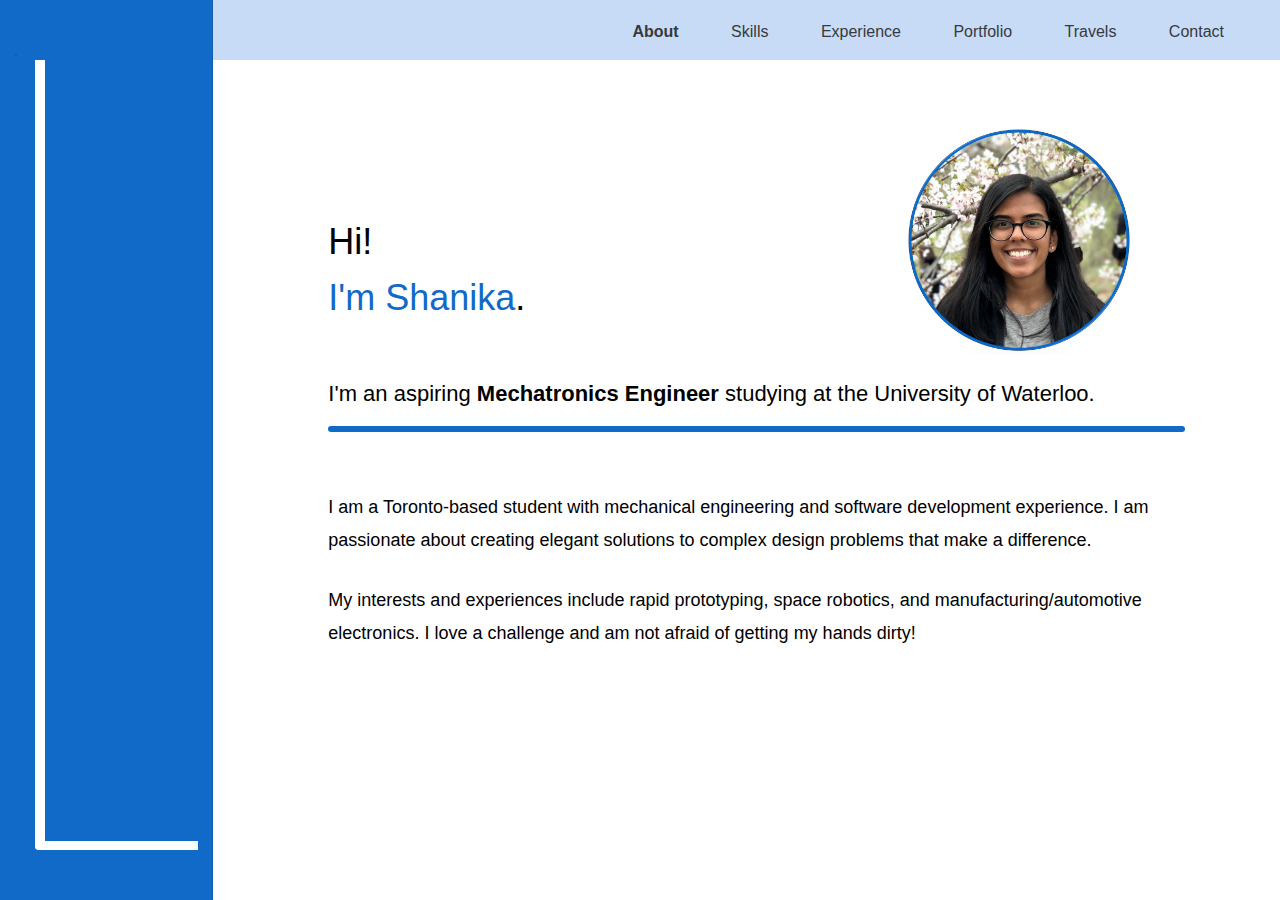
==== index.html @ 41826069 "update" ====
<!DOCTYPE html>
<html>
  <!--Header-->
  <head>
    <meta charset ="utf-8">
    <meta name="viewport" content="width=device-width, initial-scale=1">
    <title>Shanika Jeyakanthan</title>
    <link rel="stylesheet" href="main.css">
    <link rel="icon" href="moon.png">
    <link rel="stylesheet" href="https://maxcdn.bootstrapcdn.com/bootstrap/4.0.0/css/bootstrap.min.css" integrity="sha384-Gn5384xqQ1aoWXA+058RXPxPg6fy4IWvTNh0E263XmFcJlSAwiGgFAW/dAiS6JXm" crossorigin="anonymous">
  </head>
    
  <!--Body-->
  <body onload="javascript:onPageLoad();">
<!--    <nav class="navbar navbar-dark fixed-top bg-dark flex-md-nowrap p-0 shadow" style="background-color: #1169C8;"> -->
    <nav class="navbar navbar-dark fixed-top flex-md-nowrap p-0 shadow" style="background-color: #C8DBF6; padding-top: 17px;">

      <!--top left corner-->
      <a class ="d-flex col-md-2 d-none d-md-block sidebar mb-0 mt-0 shadow-sm" style="font-size: 8px; background-color: #1169C8;">.</a>

     
     <div class="d-flex flex-column flex-md-row align-items-center px-md-4 mb-3 shadow-sm" style="padding-top: 20px;">
 <!--
     <div class="d-flex flex-column flex-md-row align-items-center p-3 px-md-4 mb-3 bg-white border-bottom shadow-sm">
     <h5 class="my-0 mr-md-auto font-weight-normal">Company name</h5> -->
       <nav class="my-2 my-md-0 mr-md-2">
         <a class="p-4 text-dark" href="index.html"><b>About</b></a>
         <a class="p-4 text-dark" href="skills.html">Skills</a>
         <a class="p-4 text-dark" href="experience.html">Experience</a>
         <a class="p-4 text-dark" href="portfolio.html">Portfolio</a>
         <a class="p-4 text-dark" href="gallery.html">Travels</a>
         <a class="p-4 text-dark" href="contact.html">Contact</a>
       </nav>
     </div>

    </nav>
    

    
    <div class="container-fluid">
      <div class="row">
        <nav class="col-md-2 d-none d-md-block sidebar" style="background-color: #1169C8;">
          <div class="sidebar-sticky">
            <ul class="nav flex-column">
                
                <!--L BAR-->
                <div class="separate" style="padding-left: 20px; padding-right: 80px;">
                  <div class="progress align-content-end" style="position: absolute; bottom: 50px; height: 100%; width: 10px;">
                    <div class="progress-bar" style="background-color: white; width: 100%;" aria-valuenow="100" aria-valuemin="0" aria-valuemax="100"></div>
                  </div>
                </div>
                
                <div class="separate" style="padding-left: 20px; padding-right: 20px;">
                  <div class="progress align-content-end" style="position: absolute; bottom: 50px; height: 9px; width: 175px;">
                    <div class="progress-bar" style="background-color: white; width: 100%;" aria-valuenow="100" aria-valuemin="0" aria-valuemax="100"></div>
                  </div>
                </div>
                <!--
                <div class="separate" style="padding-left: 40px; padding-right: 20px;">
                   <span style="position: absolute; bottom: 96px; font-size: 18px; color: white;">Shanika</span>
                </div>
                
                <div class="separate" style="padding-left: 40px; padding-right: 20px;">
                   <span style="position: absolute; bottom: 70px; font-size: 18px; color: white;">Jeyakanthan</span>
                </div>
                -->
                <p></p>
            
            </ul>
          </div>
        </nav>
        
        <main role="main" class="col-md-9 ml-sm-auto col-lg-10 px=0">
            <!--
          <div class="d-flex justify-content-between flex-wrap flex-md-nowrap align-items-center pt-3 pb-2 mb-3 border-bottom">
              <h1 class="h2" style="padding-top: 20px; padding-left: 50px;">Hi!</h1>
                </div>
            -->
            
             
             <div class="container-fluid" style="">
               <div class="row" style="padding-bottom: 0px; padding-top: 0px;">
                 <div class="col" style="">
                   <p></p>
                   
                   <h2 style="font-size: 36px; padding-top: 155px; padding-left: 85px; color: black;">Hi!</h2>
                    <span style="font-size: 36px; pt-0; padding-bottom: 120px; padding-left: 85px; color: #1169C8; font-family: "Trebuchet MS";">I'm Shanika</span><span style="font-size: 36px; color: black">.</span>
                    <h2 style="font-size: 28px; padding-top: 10px; padding-left: 100px; color: white;">Hi!</h2>

                       
                 </div>
                 <!--PHOTO-->
                 <div class="col" style="padding-top: 80px;">
                    <img src="headshot.png" style="max-height: 230px; width: auto; padding-bottom: 5px; float: right; padding-right: 120px;">

                     
                 </div>
                     
              </div>
            </div>
            
            
            <!--
              <h2 style="font-size: 36px; padding-top: 150px; padding-left: 100px; color: black;">Hi!</h2>
              <span style="font-size: 36px; pt-0; padding-bottom: 100px; padding-left: 100px; color: #1169C8; font-family: "Trebuchet MS";">I'm Shanika</span><span style="font-size: 36px; color: black">.</span>
              <h2 style="font-size: 28px; padding-top: 10px; padding-left: 100px; color: white;">Hi!</h2>
-->
              <div class="separate" style="font-size: 22px; padding-left: 100px; padding-bottom: 0px; color: black; font-family: Arial, Helvetica, sans-serif;">
                  <span style="f">I'm an aspiring <b>Mechatronics Engineer</b> studying at the University of Waterloo.</span>
              <p></p>
              <p></p>
              </div>

              
              
              <!--BLUE BAR-->
              <div class="separate" style="padding-left: 100px; padding-right: 80px;">
                <div class="progress" style="height: 6px;">
                  <div class="progress-bar" style="background-color: #1169C8; width: 100%;" aria-valuenow="100" aria-valuemin="0" aria-valuemax="100"></div>
                </div>
              </div>
              
              <h2 style="font-size: 28px; padding-top: 10px; padding-left: 100px; color: white;">Hi!</h2>

              <p></p>
              <p></p>
              <div class="separate2" style="padding-left: 100px; padding-right: 80px;">
                  <p style="font-size: 18px; padding-bottom: 12px; color: black; line-height: 180%;">I am a Toronto-based student with mechanical engineering and software development experience. I am passionate about creating elegant solutions to complex design problems that make a difference.
                </p>
                <p style="font-size: 18px; padding-bottom: 12px; color: black; line-height: 180%; padding-bottom: 100px;">My interests and experiences include rapid prototyping, space robotics, and manufacturing/automotive electronics. I love a challenge and am not afraid of getting my hands dirty!
                </p>
              <!--  <p style="font-size: 16px; padding-bottom: 12px; color: black; line-height: 180%;">If you think I would be a good fit for your company, or would like to have a good joke, you can reach me at sjeyakan@uwaterloo.ca. I’m always happy to foster new relationships and explore personal growth opportunities!
                </p>
            -->
            </div>
          
          </div>
        </main>
      </div>
    </div>
    
    
    
    
<script src="https://code.jquery.com/jquery-3.2.1.slim.min.js" integrity="sha384-KJ3o2DKtIkvYIK3UENzmM7KCkRr/rE9/Qpg6aAZGJwFDMVNA/GpGFF93hXpG5KkN" crossorigin="anonymous"></script>
<script src="https://cdnjs.cloudflare.com/ajax/libs/popper.js/1.12.9/umd/popper.min.js" integrity="sha384-ApNbgh9B+Y1QKtv3Rn7W3mgPxhU9K/ScQsAP7hUibX39j7fakFPskvXusvfa0b4Q" crossorigin="anonymous"></script>
<script src="https://maxcdn.bootstrapcdn.com/bootstrap/4.0.0/js/bootstrap.min.js" integrity="sha384-JZR6Spejh4U02d8jOt6vLEHfe/JQGiRRSQQxSfFWpi1MquVdAyjUar5+76PVCmYl" crossorigin="anonymous"></script>

  </body>
</html>
---- main.css ----
body, input, button
{
	font-family: "Trebuchet MS";
	font-size: 14px;
	text-align: center;
	background-color: #FFFFFF;
}

/*
*
{
	box-sizing: border-box;
}*/

.feather {
    width: 16px;
    height: 16px;
    vertical-align: text-bottom;
}

.sidebar {
    position: fixed;
    top: 0;
    bottom: 0;
    left: 0;
    z-index: 100;
    padding: 48px 0 0;
    box-shadow: inset -1px 0 0 rgba(0, 0, 0, 0.1);
}

.sidebar-sticky {
    position: relative;
    top: 0;
    height: calc(100vh - 48px);
    padding-top: .5rem;
    overflow-x: hidden;
    overflow-y: auto;
}

@supports ((position: -webkit-sticky) or (position: sticky)) {
  .sidebar-sticky {
    position: -webkit-sticky;
    position: sticky;
  }
}

.sidebar .nav-link {
  font-weight: 500;
  color: #333;
}

.sidebar .nav-link .feather {
  margin-right: 4px;
  color: #999;
}

.sidebar .nav-link.active {
  color: #007bff;
}

.sidebar .nav-link:hover .feather,
.sidebar .nav-link.active .feather {
  color: inherit;
}

.sidebar-heading {
  font-size: .75rem;
  text-transform: uppercase;
}

/*
 * Content
 */

[role="main"] {
  padding-top: 49px; /* Space for fixed navbar */
}

/*
 * Navbar
 */

.navbar-brand {
  padding-top: 75rem;
  padding-bottom: .75rem;
  font-size: 1rem;
  background-color: #51CAEA;
  box-shadow: inset -1px 0 0 rgba(0, 0, 0, .25);
}

.navbar .form-control {
  padding: .75rem 1rem;
  border-width: 0;
  border-radius: 0;
}

.form-control-dark {
  color: #fff;
  background-color: rgba(255, 255, 255, .1);
  border-color: rgba(255, 255, 255, .1);
}

.form-control-dark:focus {
  border-color: transparent;
  box-shadow: 0 0 0 3px rgba(255, 255, 255, .25);
}












/*



.header
{
	overflow: hidden;
	background-color: #51CAEA;

}

.header a
{
	float: left;
	color: black;
	text-align: center;
	padding: 12px;
	text-decoration: none;
	font-size: 18px;
	line-height: 25px;
	border-radius: 4px;
}

.header a.topTitle
{
	float: right;
	font-size: 18px;
	font-weight: bold;
	color: #FFFFFF;
}

.header a.clockbox
{
	float: right;
	font-size: 12px;
	color: #FFFFFF;
	position: absolute;
	top: 30px;
}

/*
.header a:hover
{
	background-color: #9FDBFE;
	color: #FFFFFF;
}
*/


/*
.header-right
{
	float: right;
}

/*
.instructions
{
	font-size: 12px;
	color: #9FDBFE;
	position: absolute;
}
*/

/*
img
{
	float: left;
	width: 60%;
	height: 60%;
}

.forLogo
{
	position: relative;
	width: 50%;
}

.logo
{
	float: left;
	opacity: 1;
	display: block;
	width: 100%;
	height: auto;
	transition: .5s ease;
	backface-visibility: hidden;
}

#inputs
{
	margin-bottom: 30px;
}

input
{
	width: 450px;
	padding: 10px;
	background-color: #FFFFFF;
}

button
{
	background: #CCC;
	border: 1px solid rgba (0,0,0,0.2);
	box-shadow: inset 0 1px 0 rgba(255,255,255,0.7), 0 1px 2px rgba(0,0,0,0.25);
	border-radius: 5px;
	padding: 10px 20px;
}

button:hover
{
	background: #DDD;
}

button:active
{
	background: #BBB;
	box-shadow: inset 0 1px 2px rgba(0,0,0,0.25);
}

.alert
{
	padding: 20px;
	color: white;
	opacity: 1;
	transition: opacity 0.6s;
	margin-bottom: 15px;
}

.alert.success
{
	display: none;
	background-color: #4CAF50;
}

.alert.fail
{
	display: none;
	background-color: #F44336;
}

.alert.blank
{
	display: none;
	background-color: #FFFFFF;
}

*/
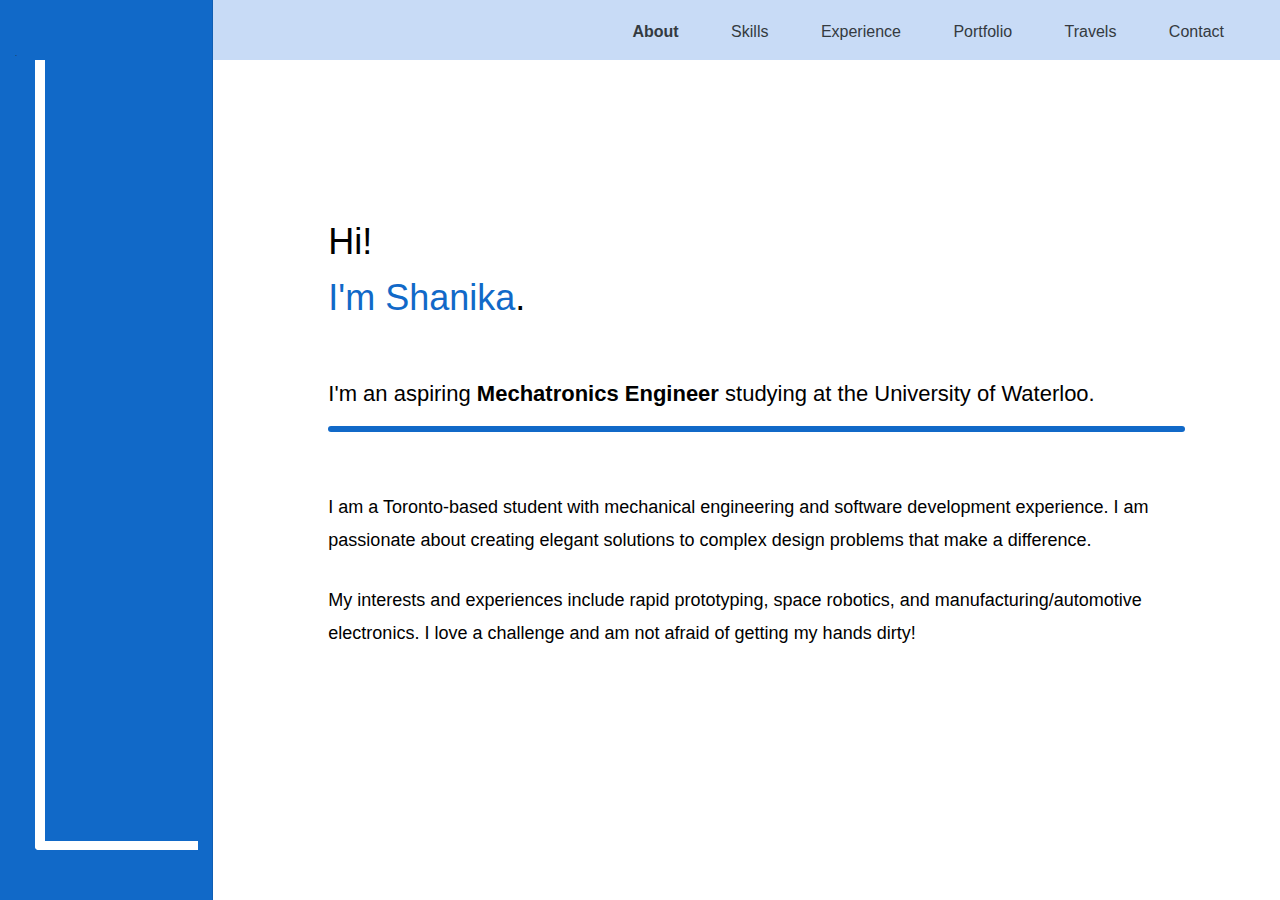
==== commit 61e72f9b: "update" ====
--- a/index.html
+++ b/index.html
@@ -89,12 +89,13 @@
 
                        
                  </div>
-                 <!--PHOTO-->
+                 <!--PHOTO
                  <div class="col" style="padding-top: 80px;">
-                    <img src="headshot.png" style="max-height: 230px; width: auto; padding-bottom: 5px; float: right; padding-right: 120px;">
+                    <img src="headshot.png" style="max-height: 220px; width: auto; padding-bottom: 5px; float: right; padding-right: 140px;">
 
                      
                  </div>
+                 -->
                      
               </div>
             </div>
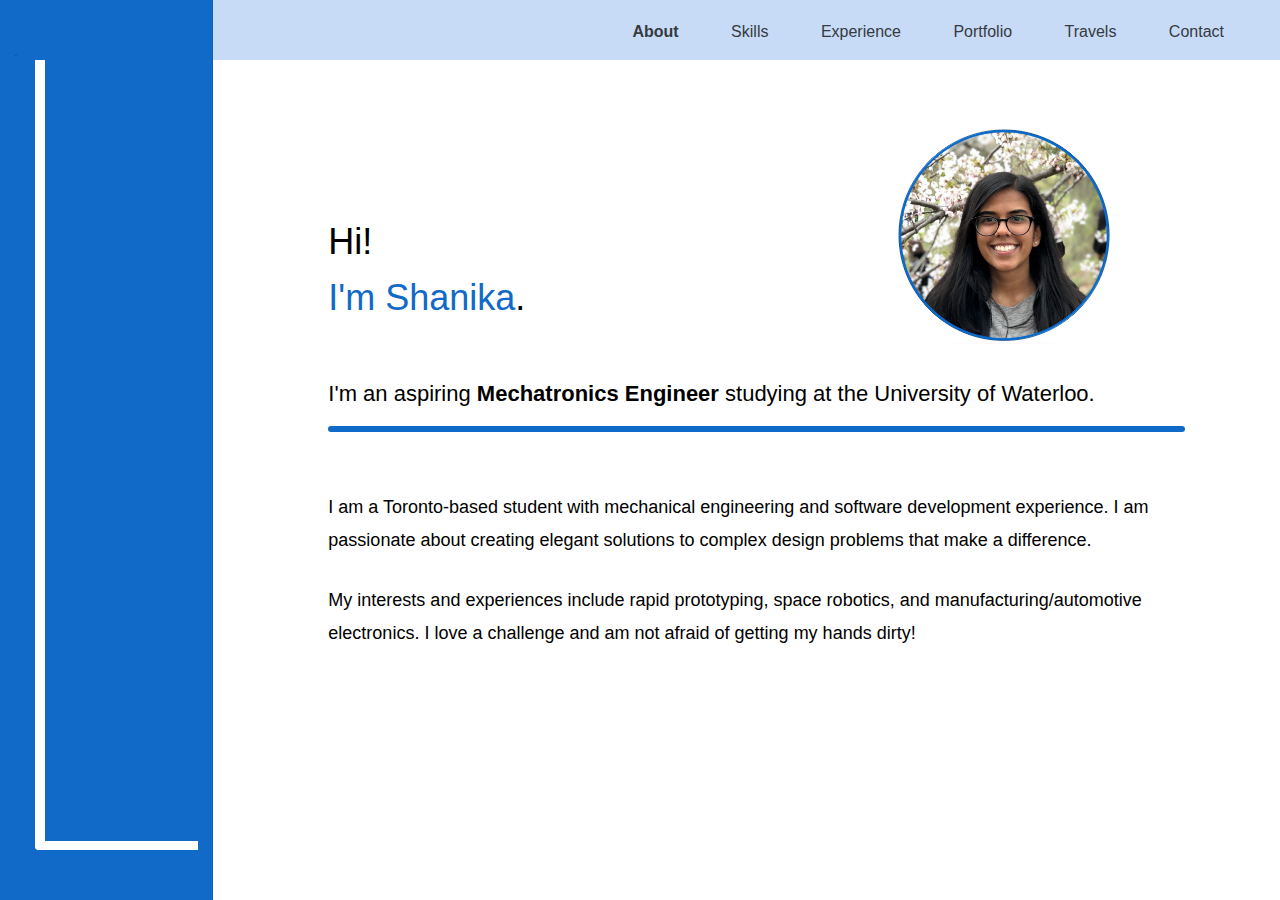
==== commit b064a298: "update" ====
--- a/index.html
+++ b/index.html
@@ -6,69 +6,63 @@
     <meta name="viewport" content="width=device-width, initial-scale=1">
     <title>Shanika Jeyakanthan</title>
     <link rel="stylesheet" href="main.css">
-    <link rel="icon" href="moon.png">
+    <link rel="icon" href="LOGO.png">
     <link rel="stylesheet" href="https://maxcdn.bootstrapcdn.com/bootstrap/4.0.0/css/bootstrap.min.css" integrity="sha384-Gn5384xqQ1aoWXA+058RXPxPg6fy4IWvTNh0E263XmFcJlSAwiGgFAW/dAiS6JXm" crossorigin="anonymous">
   </head>
     
   <!--Body-->
-  <body onload="javascript:onPageLoad();">
-<!--    <nav class="navbar navbar-dark fixed-top bg-dark flex-md-nowrap p-0 shadow" style="background-color: #1169C8;"> -->
-    <nav class="navbar navbar-dark fixed-top flex-md-nowrap p-0 shadow" style="background-color: #C8DBF6; padding-top: 17px;">
+    <body onload="javascript:onPageLoad();">
+      <div class="container-fluid">
+        <div class="row">
+          <nav id="navside" class="col-md-2 d-none d-md-block sidebar nav red bolding fixed-top" style="background-color: #1169C8;">
+            <div class="sidebar-sticky">
+                
+              
+              <ul class="nav flex-column">
+                  <!--L BAR-->
+                  <div class="separate" style="padding-left: 35px; padding-right: 0px;">
+                     
+                    <div class="progress align-content-end" style="position: absolute; bottom: 50px; height: 100%; width: 10px;">
+                      <div class="progress-bar" style="background-color: white; width: 100%;" aria-valuenow="100" aria-valuemin="0" aria-valuemax="100"></div>
+                    </div>
+                  </div>
+                  
+                  <div class="separate" style="padding-left: 35px; padding-right: 100px;">
+                    <div class="progress align-content-end" style="position: absolute; bottom: 50px; height: 9px; width: 175px;">
+                      <div class="progress-bar" style="background-color: white; width: 100%;" aria-valuenow="100" aria-valuemin="0" aria-valuemax="100"></div>
+                    </div>
+                  </div>
+                  
+                                  
+                  <div class="separate" style="padding-left: 60px; padding-right: 40px;">
+                     <span style="position: absolute; bottom: 70px; font-size: 22px; font-variant: small-caps; color: white; text-align: right;"></span>
+                  </div>
 
-      <!--top left corner-->
-      <a class ="d-flex col-md-2 d-none d-md-block sidebar mb-0 mt-0 shadow-sm" style="font-size: 8px; background-color: #1169C8;">.</a>
+              </ul>
+            </div>
+          
+          </nav>
 
-     
-     <div class="d-flex flex-column flex-md-row align-items-center px-md-4 mb-3 shadow-sm" style="padding-top: 20px;">
- <!--
-     <div class="d-flex flex-column flex-md-row align-items-center p-3 px-md-4 mb-3 bg-white border-bottom shadow-sm">
-     <h5 class="my-0 mr-md-auto font-weight-normal">Company name</h5> -->
-       <nav class="my-2 my-md-0 mr-md-2">
-         <a class="p-4 text-dark" href="index.html"><b>About</b></a>
-         <a class="p-4 text-dark" href="skills.html">Skills</a>
-         <a class="p-4 text-dark" href="experience.html">Experience</a>
-         <a class="p-4 text-dark" href="portfolio.html">Portfolio</a>
-         <a class="p-4 text-dark" href="gallery.html">Travels</a>
-         <a class="p-4 text-dark" href="contact.html">Contact</a>
-       </nav>
-     </div>
+          
+          <nav class="navbar navbar-dark fixed-top flex-md-nowrap p-0 shadow" style="background-color: #C8DBF6; padding-top: 17px;">
 
-    </nav>
-    
+        <!--top left corner-->
+        <a class ="d-flex col-md-2 d-none d-md-block sidebar mb-0 mt-0 shadow-sm" style="font-size: 8px; background-color: #1169C8;">.</a>
 
-    
-    <div class="container-fluid">
-      <div class="row">
-        <nav class="col-md-2 d-none d-md-block sidebar" style="background-color: #1169C8;">
-          <div class="sidebar-sticky">
-            <ul class="nav flex-column">
-                
-                <!--L BAR-->
-                <div class="separate" style="padding-left: 20px; padding-right: 80px;">
-                  <div class="progress align-content-end" style="position: absolute; bottom: 50px; height: 100%; width: 10px;">
-                    <div class="progress-bar" style="background-color: white; width: 100%;" aria-valuenow="100" aria-valuemin="0" aria-valuemax="100"></div>
-                  </div>
-                </div>
-                
-                <div class="separate" style="padding-left: 20px; padding-right: 20px;">
-                  <div class="progress align-content-end" style="position: absolute; bottom: 50px; height: 9px; width: 175px;">
-                    <div class="progress-bar" style="background-color: white; width: 100%;" aria-valuenow="100" aria-valuemin="0" aria-valuemax="100"></div>
-                  </div>
-                </div>
-                <!--
-                <div class="separate" style="padding-left: 40px; padding-right: 20px;">
-                   <span style="position: absolute; bottom: 96px; font-size: 18px; color: white;">Shanika</span>
-                </div>
-                
-                <div class="separate" style="padding-left: 40px; padding-right: 20px;">
-                   <span style="position: absolute; bottom: 70px; font-size: 18px; color: white;">Jeyakanthan</span>
-                </div>
-                -->
-                <p></p>
-            
-            </ul>
-          </div>
-        </nav>
+       <div class="d-flex flex-column flex-md-row align-items-center px-md-4 mb-3 shadow-sm" style="padding-top: 20px;">
+
+         <nav class="my-2 my-md-0 mr-md-2">
+           <a class="p-4 text-dark" style="color: #686058;" href="index.html"><b>About</b></a>
+           <a class="p-4 text-dark" style="color: #686058;" href="skills.html">Skills</a>
+           <a class="p-4 text-dark" style="color: #686058;" href="experience.html">Experience</a>
+           <a class="p-4 text-dark" style="color: #686058;"href="portfolio.html">Portfolio</a>
+           <a class="p-4 text-dark" style="color: #686058;" href="gallery.html">Travels</a>
+           <a class="p-4 text-dark" style="color: #686058;" href="contact.html">Contact</a>
+         </nav>
+       </div>
+
+      </nav>
+      
         
         <main role="main" class="col-md-9 ml-sm-auto col-lg-10 px=0">
             <!--
@@ -89,13 +83,13 @@
 
                        
                  </div>
-                 <!--PHOTO
+                 <!--PHOTO-->
                  <div class="col" style="padding-top: 80px;">
                     <img src="headshot.png" style="max-height: 220px; width: auto; padding-bottom: 5px; float: right; padding-right: 140px;">
 
                      
                  </div>
-                 -->
+                 
                      
               </div>
             </div>
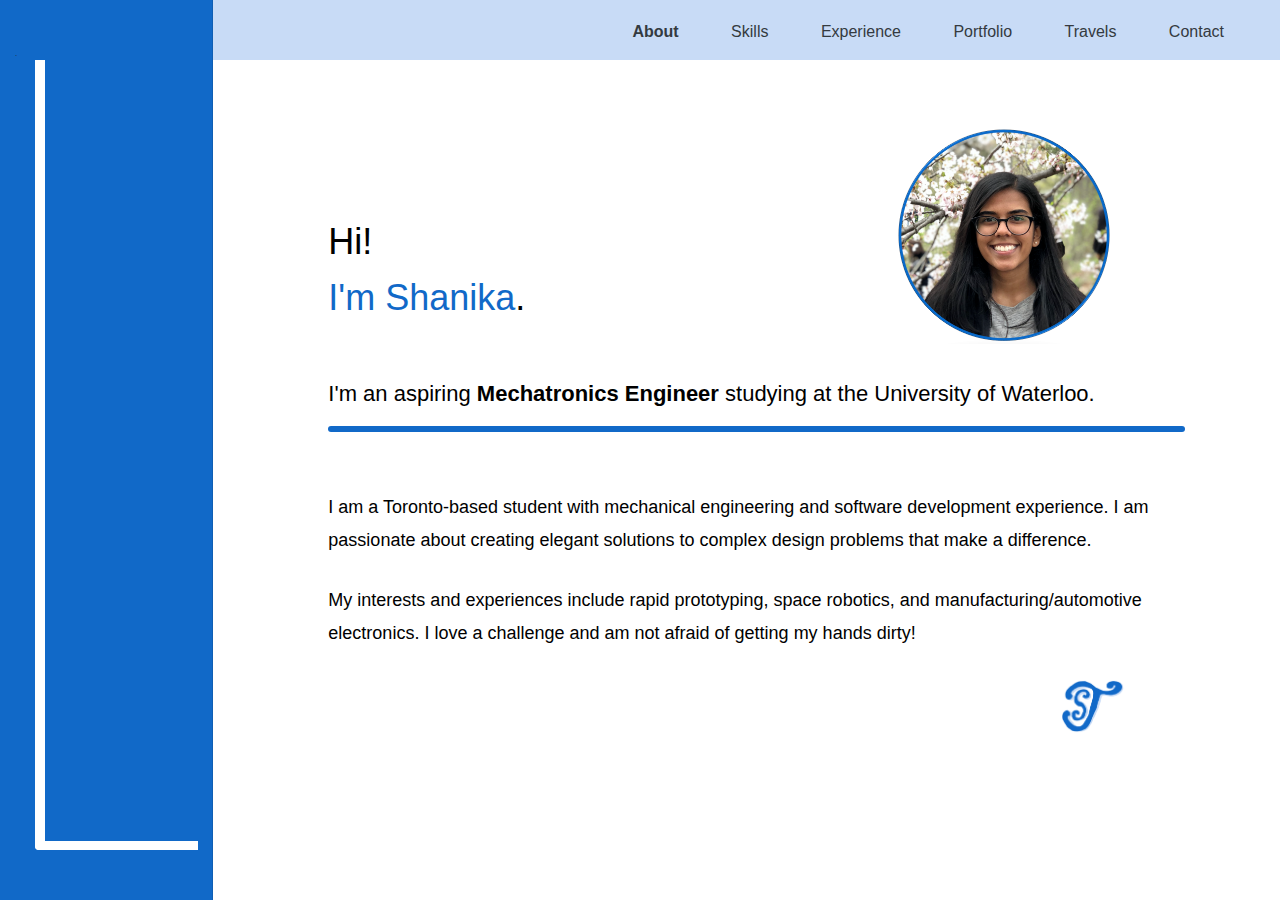
==== commit 01fd8159: "update" ====
--- a/index.html
+++ b/index.html
@@ -76,7 +76,8 @@
                <div class="row" style="padding-bottom: 0px; padding-top: 0px;">
                  <div class="col" style="">
                    <p></p>
-                   
+
+
                    <h2 style="font-size: 36px; padding-top: 155px; padding-left: 85px; color: black;">Hi!</h2>
                     <span style="font-size: 36px; pt-0; padding-bottom: 120px; padding-left: 85px; color: #1169C8; font-family: "Trebuchet MS";">I'm Shanika</span><span style="font-size: 36px; color: black">.</span>
                     <h2 style="font-size: 28px; padding-top: 10px; padding-left: 100px; color: white;">Hi!</h2>
@@ -122,12 +123,15 @@
               <div class="separate2" style="padding-left: 100px; padding-right: 80px;">
                   <p style="font-size: 18px; padding-bottom: 12px; color: black; line-height: 180%;">I am a Toronto-based student with mechanical engineering and software development experience. I am passionate about creating elegant solutions to complex design problems that make a difference.
                 </p>
-                <p style="font-size: 18px; padding-bottom: 12px; color: black; line-height: 180%; padding-bottom: 100px;">My interests and experiences include rapid prototyping, space robotics, and manufacturing/automotive electronics. I love a challenge and am not afraid of getting my hands dirty!
+                <p style="font-size: 18px; padding-bottom: 12px; color: black; line-height: 180%; padding-bottom: 10px;">My interests and experiences include rapid prototyping, space robotics, and manufacturing/automotive electronics. I love a challenge and am not afraid of getting my hands dirty!
                 </p>
               <!--  <p style="font-size: 16px; padding-bottom: 12px; color: black; line-height: 180%;">If you think I would be a good fit for your company, or would like to have a good joke, you can reach me at sjeyakan@uwaterloo.ca. I’m always happy to foster new relationships and explore personal growth opportunities!
                 </p>
             -->
+
+
             </div>
+                            <img src="LOGO.png" style="height: 100px; width: auto; padding-bottom: 5px; float: right; padding-right: 140px; padding-bottom: 40px;">
           
           </div>
         </main>
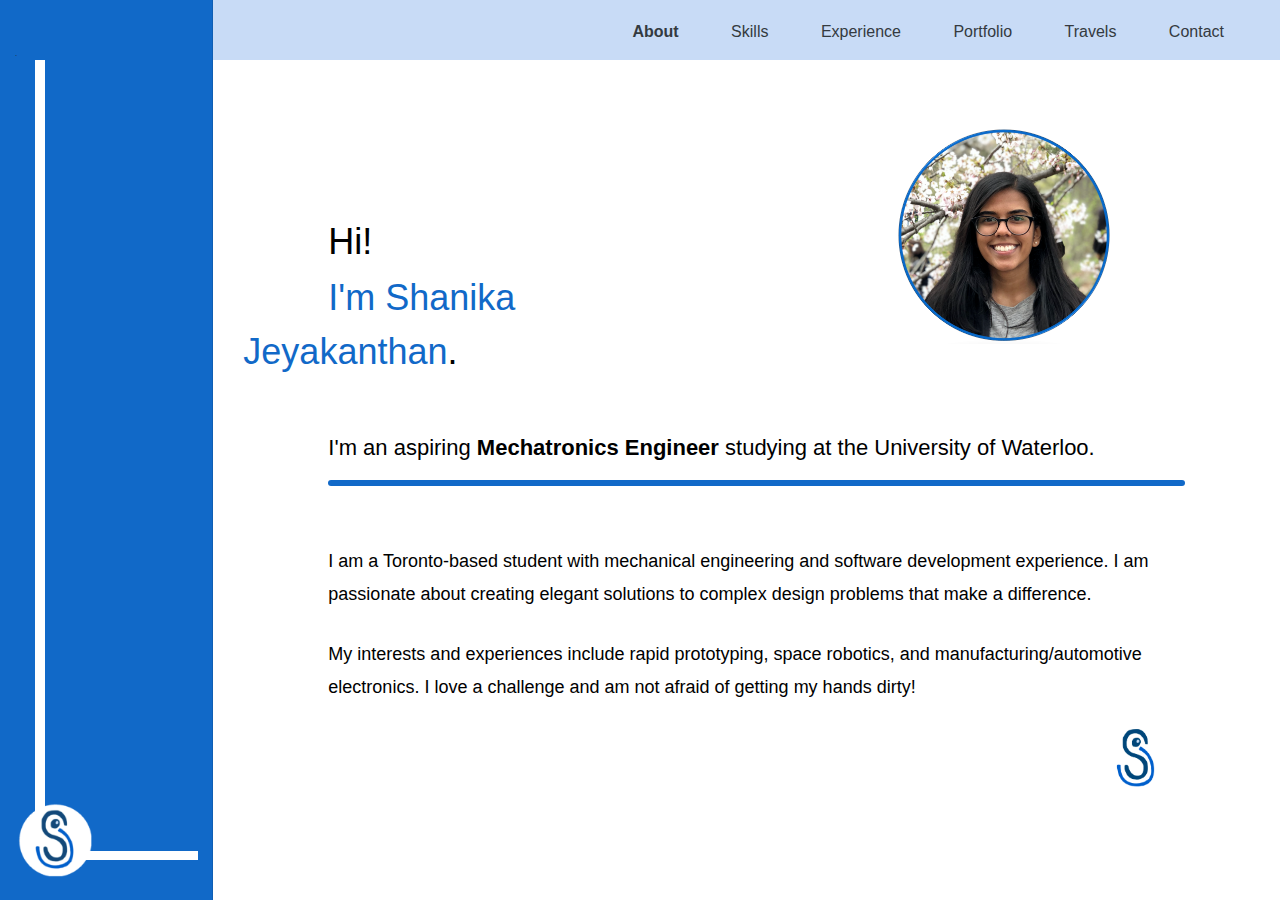
==== commit d993d880: "update" ====
--- a/index.html
+++ b/index.html
@@ -28,11 +28,14 @@
                   </div>
                   
                   <div class="separate" style="padding-left: 35px; padding-right: 100px;">
-                    <div class="progress align-content-end" style="position: absolute; bottom: 50px; height: 9px; width: 175px;">
+                    <div class="progress align-content-end" style="position: absolute; bottom: 40px; height: 9px; width: 175px;">
                       <div class="progress-bar" style="background-color: white; width: 100%;" aria-valuenow="100" aria-valuemin="0" aria-valuemax="100"></div>
                     </div>
                   </div>
                   
+                  <div class="separate" style="padding-left: 15px;">
+                     <img src="logo-circle.png" style="height: 80px; width: auto; position: absolute; bottom: 20px;">
+                   </div>
                                   
                   <div class="separate" style="padding-left: 60px; padding-right: 40px;">
                      <span style="position: absolute; bottom: 70px; font-size: 22px; font-variant: small-caps; color: white; text-align: right;"></span>
@@ -79,7 +82,7 @@
 
 
                    <h2 style="font-size: 36px; padding-top: 155px; padding-left: 85px; color: black;">Hi!</h2>
-                    <span style="font-size: 36px; pt-0; padding-bottom: 120px; padding-left: 85px; color: #1169C8; font-family: "Trebuchet MS";">I'm Shanika</span><span style="font-size: 36px; color: black">.</span>
+                    <span style="font-size: 36px; pt-0; padding-bottom: 120px; padding-left: 85px; color: #1169C8; font-family: "Trebuchet MS";">I'm Shanika Jeyakanthan</span><span style="font-size: 36px; color: black">.</span>
                     <h2 style="font-size: 28px; padding-top: 10px; padding-left: 100px; color: white;">Hi!</h2>
 
                        
@@ -131,7 +134,7 @@
 
 
             </div>
-                            <img src="LOGO.png" style="height: 100px; width: auto; padding-bottom: 5px; float: right; padding-right: 140px; padding-bottom: 40px;">
+                            <img src="LOGO.png" style="height: 100px; width: auto; padding-bottom: 5px; float: right; padding-right: 100px; padding-bottom: 40px;">
           
           </div>
         </main>
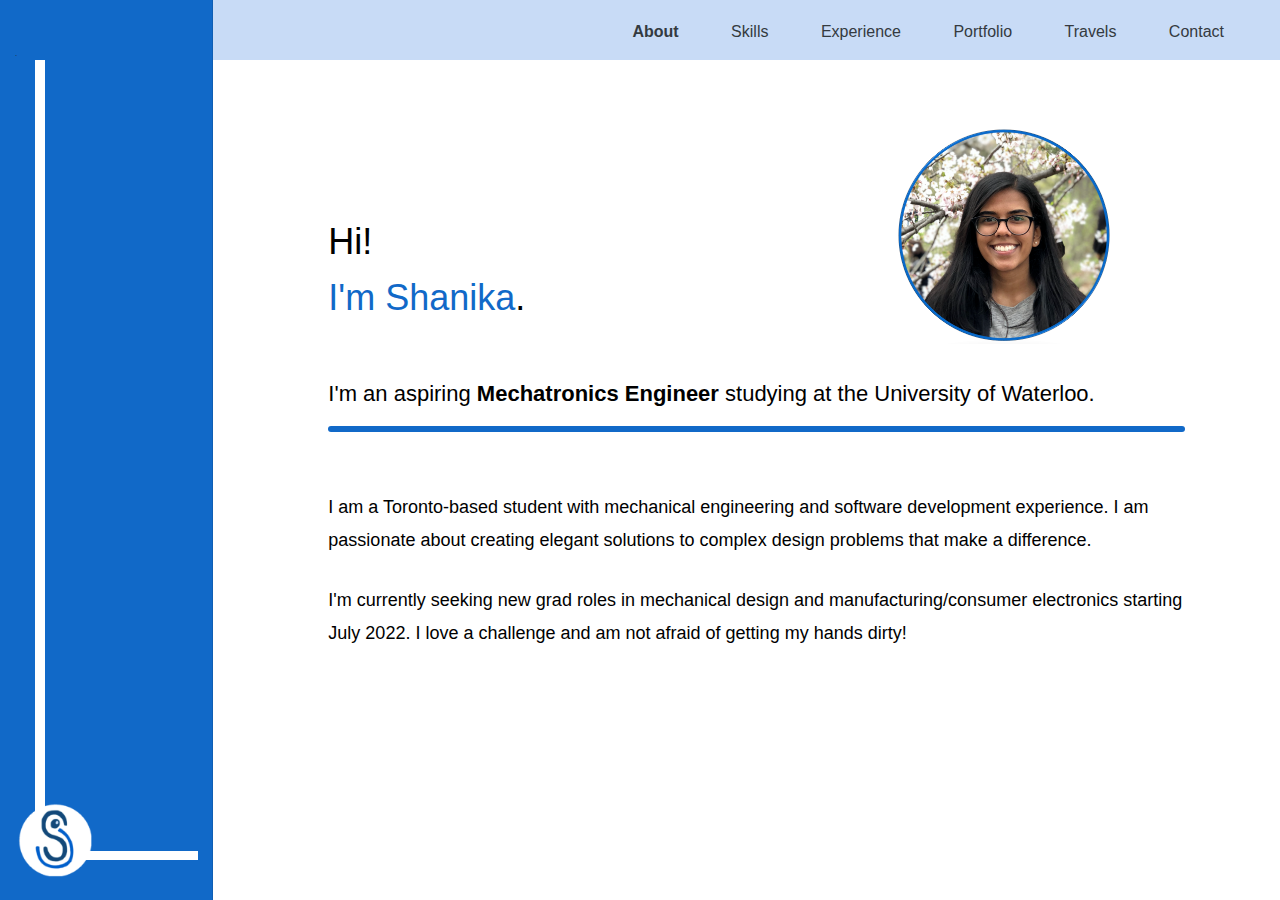
==== commit e0757f45: "update projects and experience" ====
--- a/index.html
+++ b/index.html
@@ -8,6 +8,16 @@
     <link rel="stylesheet" href="main.css">
     <link rel="icon" href="LOGO.png">
     <link rel="stylesheet" href="https://maxcdn.bootstrapcdn.com/bootstrap/4.0.0/css/bootstrap.min.css" integrity="sha384-Gn5384xqQ1aoWXA+058RXPxPg6fy4IWvTNh0E263XmFcJlSAwiGgFAW/dAiS6JXm" crossorigin="anonymous">
+        
+        <!-- Global site tag (gtag.js) - Google Analytics -->
+        <script async src="https://www.googletagmanager.com/gtag/js?id=G-6289E9QFL2"></script>
+        <script>
+          window.dataLayer = window.dataLayer || [];
+          function gtag(){dataLayer.push(arguments);}
+          gtag('js', new Date());
+
+          gtag('config', 'G-6289E9QFL2');
+        </script>
   </head>
     
   <!--Body-->
@@ -82,8 +92,8 @@
 
 
                    <h2 style="font-size: 36px; padding-top: 155px; padding-left: 85px; color: black;">Hi!</h2>
-                    <span style="font-size: 36px; pt-0; padding-bottom: 120px; padding-left: 85px; color: #1169C8; font-family: "Trebuchet MS";">I'm Shanika Jeyakanthan</span><span style="font-size: 36px; color: black">.</span>
-                    <h2 style="font-size: 28px; padding-top: 10px; padding-left: 100px; color: white;">Hi!</h2>
+                    <span style="font-size: 36px; pt-0; padding-bottom: 120px; padding-left: 85px; color: #1169C8; font-family: "Trebuchet MS";">I'm Shanika</span><span style="font-size: 36px; color: black">.</span>
+                    <h2 style="font-size: 28px; padding-top: 10px; padding-left: 100px; color: white;">. </h2>
 
                        
                  </div>
@@ -126,7 +136,7 @@
               <div class="separate2" style="padding-left: 100px; padding-right: 80px;">
                   <p style="font-size: 18px; padding-bottom: 12px; color: black; line-height: 180%;">I am a Toronto-based student with mechanical engineering and software development experience. I am passionate about creating elegant solutions to complex design problems that make a difference.
                 </p>
-                <p style="font-size: 18px; padding-bottom: 12px; color: black; line-height: 180%; padding-bottom: 10px;">My interests and experiences include rapid prototyping, space robotics, and manufacturing/automotive electronics. I love a challenge and am not afraid of getting my hands dirty!
+                <p style="font-size: 18px; padding-bottom: 12px; color: black; line-height: 180%; padding-bottom: 10px;">I'm currently seeking new grad roles in mechanical design and manufacturing/consumer electronics starting July 2022. I love a challenge and am not afraid of getting my hands dirty!
                 </p>
               <!--  <p style="font-size: 16px; padding-bottom: 12px; color: black; line-height: 180%;">If you think I would be a good fit for your company, or would like to have a good joke, you can reach me at sjeyakan@uwaterloo.ca. I’m always happy to foster new relationships and explore personal growth opportunities!
                 </p>
@@ -134,7 +144,7 @@
 
 
             </div>
-                            <img src="LOGO.png" style="height: 100px; width: auto; padding-bottom: 5px; float: right; padding-right: 100px; padding-bottom: 40px;">
+           <!--                 <img src="LOGO.png" style="height: 100px; width: auto; padding-bottom: 5px; float: right; padding-right: 100px; padding-bottom: 40px;"> -->
           
           </div>
         </main>
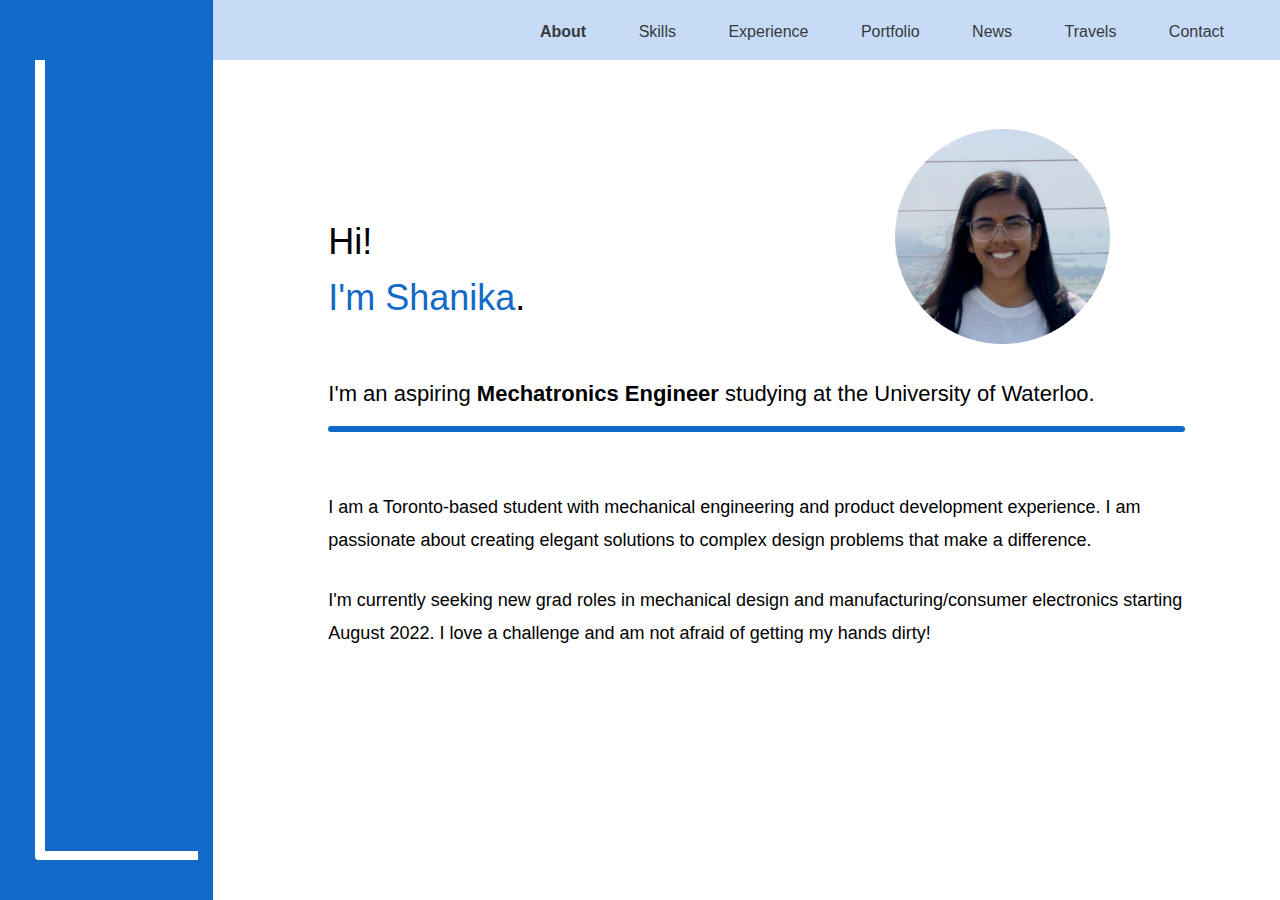
==== commit df0b52fd: "update" ====
--- a/index.html
+++ b/index.html
@@ -6,7 +6,7 @@
     <meta name="viewport" content="width=device-width, initial-scale=1">
     <title>Shanika Jeyakanthan</title>
     <link rel="stylesheet" href="main.css">
-    <link rel="icon" href="LOGO.png">
+    <link rel="icon" href="headshot2.png">
     <link rel="stylesheet" href="https://maxcdn.bootstrapcdn.com/bootstrap/4.0.0/css/bootstrap.min.css" integrity="sha384-Gn5384xqQ1aoWXA+058RXPxPg6fy4IWvTNh0E263XmFcJlSAwiGgFAW/dAiS6JXm" crossorigin="anonymous">
         
         <!-- Global site tag (gtag.js) - Google Analytics -->
@@ -32,7 +32,7 @@
                   <!--L BAR-->
                   <div class="separate" style="padding-left: 35px; padding-right: 0px;">
                      
-                    <div class="progress align-content-end" style="position: absolute; bottom: 50px; height: 100%; width: 10px;">
+                    <div class="progress align-content-end" style="position: absolute; bottom: 40px; height: 100%; width: 10px;">
                       <div class="progress-bar" style="background-color: white; width: 100%;" aria-valuenow="100" aria-valuemin="0" aria-valuemax="100"></div>
                     </div>
                   </div>
@@ -44,7 +44,7 @@
                   </div>
                   
                   <div class="separate" style="padding-left: 15px;">
-                     <img src="logo-circle.png" style="height: 80px; width: auto; position: absolute; bottom: 20px;">
+               <!--      <img src="logo-circle.png" style="height: 80px; width: auto; position: absolute; bottom: 20px;"> -->
                    </div>
                                   
                   <div class="separate" style="padding-left: 60px; padding-right: 40px;">
@@ -69,6 +69,7 @@
            <a class="p-4 text-dark" style="color: #686058;" href="skills.html">Skills</a>
            <a class="p-4 text-dark" style="color: #686058;" href="experience.html">Experience</a>
            <a class="p-4 text-dark" style="color: #686058;"href="portfolio.html">Portfolio</a>
+           <a class="p-4 text-dark" style="color: #686058;"href="news.html">News</a>
            <a class="p-4 text-dark" style="color: #686058;" href="gallery.html">Travels</a>
            <a class="p-4 text-dark" style="color: #686058;" href="contact.html">Contact</a>
          </nav>
@@ -99,7 +100,7 @@
                  </div>
                  <!--PHOTO-->
                  <div class="col" style="padding-top: 80px;">
-                    <img src="headshot.png" style="max-height: 220px; width: auto; padding-bottom: 5px; float: right; padding-right: 140px;">
+                    <img src="headshot2.png" style="max-height: 220px; width: auto; padding-bottom: 5px; float: right; padding-right: 140px;">
 
                      
                  </div>
@@ -134,9 +135,9 @@
               <p></p>
               <p></p>
               <div class="separate2" style="padding-left: 100px; padding-right: 80px;">
-                  <p style="font-size: 18px; padding-bottom: 12px; color: black; line-height: 180%;">I am a Toronto-based student with mechanical engineering and software development experience. I am passionate about creating elegant solutions to complex design problems that make a difference.
+                  <p style="font-size: 18px; padding-bottom: 12px; color: black; line-height: 180%;">I am a Toronto-based student with mechanical engineering and product development experience. I am passionate about creating elegant solutions to complex design problems that make a difference.
                 </p>
-                <p style="font-size: 18px; padding-bottom: 12px; color: black; line-height: 180%; padding-bottom: 10px;">I'm currently seeking new grad roles in mechanical design and manufacturing/consumer electronics starting July 2022. I love a challenge and am not afraid of getting my hands dirty!
+                <p style="font-size: 18px; padding-bottom: 12px; color: black; line-height: 180%; padding-bottom: 10px;">I'm currently seeking new grad roles in mechanical design and manufacturing/consumer electronics starting August 2022. I love a challenge and am not afraid of getting my hands dirty!
                 </p>
               <!--  <p style="font-size: 16px; padding-bottom: 12px; color: black; line-height: 180%;">If you think I would be a good fit for your company, or would like to have a good joke, you can reach me at sjeyakan@uwaterloo.ca. I’m always happy to foster new relationships and explore personal growth opportunities!
                 </p>
--- a/main.css
+++ b/main.css
@@ -1,16 +1,70 @@
 body, input, button
 {
-	font-family: "Trebuchet MS";
+	/*font-family: "Trebuchet MS", Helvetica, sans-serif;*/
+    font-family: Arial, Helvetica, sans-serif;
 	font-size: 14px;
 	text-align: center;
 	background-color: #FFFFFF;
 }
 
+
+.bolding .nav-link.active {
+    color: #FFFFFF!important;
+}
 /*
+.badge-primary{
+    background-color: #0E4B77!important;
+}
+
+*/
+.badge-secondary{
+    background-color: #686058!important;
+}
+/*
+.badge-success{
+    background-color: #686058!important;
+}
+*/
+.badge-danger{
+    background-color: #FA8072!important;
+}
+ 
+.badge-warning{
+    color: white!important;
+    background-color: #0E4B77!important;
+}
+/*
+.badge-info{
+    background-color: #0E4B77!important;
+}
+
+
+/*
+.nav-pills .nav-link.active {
+    background-color: #1169C8!important;
+}
+
+
 *
 {
 	box-sizing: border-box;
-}*/
+}
+
+
+
+
+
+.red .active a,
+.red .active a:hover {
+    background-color:  #686058;
+}
+
+
+.nav-pills > .active > a, .nav-pills > .active > a:hover
+{
+    background-color: #686058;
+}
+ */
 
 .feather {
     width: 16px;
@@ -68,200 +122,74 @@
   text-transform: uppercase;
 }
 
-/*
- * Content
- */
 
 [role="main"] {
   padding-top: 49px; /* Space for fixed navbar */
 }
 
-/*
- * Navbar
- */
 
-.navbar-brand {
-  padding-top: 75rem;
-  padding-bottom: .75rem;
-  font-size: 1rem;
-  background-color: #51CAEA;
-  box-shadow: inset -1px 0 0 rgba(0, 0, 0, .25);
+.p-4 a:hover
+{
+    color: #51CAEA;
 }
 
-.navbar .form-control {
-  padding: .75rem 1rem;
-  border-width: 0;
-  border-radius: 0;
-}
-
-.form-control-dark {
-  color: #fff;
-  background-color: rgba(255, 255, 255, .1);
-  border-color: rgba(255, 255, 255, .1);
-}
-
-.form-control-dark:focus {
-  border-color: transparent;
-  box-shadow: 0 0 0 3px rgba(255, 255, 255, .25);
+.p-4 a:active
+{
+    color: #51CAEA;
 }
 
 
 
+.hedgehog:hover {
+    opacity: 0.3;
+
+}
 
 
 
-
-
-
-
-
-
-/*
-
-
-
-.header
-{
-	overflow: hidden;
-	background-color: #51CAEA;
+.torontolink:hover {
+    opacity: 0.3;
 
 }
 
-.header a
-{
-	float: left;
-	color: black;
-	text-align: center;
-	padding: 12px;
-	text-decoration: none;
-	font-size: 18px;
-	line-height: 25px;
-	border-radius: 4px;
+/*
+.container {
+  position: relative;
+  width: 50%;
 }
 
-.header a.topTitle
-{
-	float: right;
-	font-size: 18px;
-	font-weight: bold;
-	color: #FFFFFF;
+.img-fluid {
+  opacity: 1;
+  display: block;
+  width: 100%;
+  height: auto;
+  transition: .5s ease;
+  backface-visibility: hidden;
 }
 
-.header a.clockbox
-{
-	float: right;
-	font-size: 12px;
-	color: #FFFFFF;
-	position: absolute;
-	top: 30px;
+.middle {
+  transition: .5s ease;
+  opacity: 0;
+  position: absolute;
+  top: 50%;
+  left: 50%;
+  transform: translate(-50%, -50%);
+  -ms-transform: translate(-50%, -50%);
+  text-align: center;
 }
 
-/*
-.header a:hover
-{
-	background-color: #9FDBFE;
-	color: #FFFFFF;
+.container:hover .image {
+  opacity: 0.3;
+}
+
+.container:hover .middle {
+  opacity: 1;
+}
+
+.text {
+  background-color: #04AA6D;
+  color: white;
+  font-size: 16px;
+  padding: 16px 32px;
 }
 */
-
-
-/*
-.header-right
-{
-	float: right;
-}
-
-/*
-.instructions
-{
-	font-size: 12px;
-	color: #9FDBFE;
-	position: absolute;
-}
-*/
-
-/*
-img
-{
-	float: left;
-	width: 60%;
-	height: 60%;
-}
-
-.forLogo
-{
-	position: relative;
-	width: 50%;
-}
-
-.logo
-{
-	float: left;
-	opacity: 1;
-	display: block;
-	width: 100%;
-	height: auto;
-	transition: .5s ease;
-	backface-visibility: hidden;
-}
-
-#inputs
-{
-	margin-bottom: 30px;
-}
-
-input
-{
-	width: 450px;
-	padding: 10px;
-	background-color: #FFFFFF;
-}
-
-button
-{
-	background: #CCC;
-	border: 1px solid rgba (0,0,0,0.2);
-	box-shadow: inset 0 1px 0 rgba(255,255,255,0.7), 0 1px 2px rgba(0,0,0,0.25);
-	border-radius: 5px;
-	padding: 10px 20px;
-}
-
-button:hover
-{
-	background: #DDD;
-}
-
-button:active
-{
-	background: #BBB;
-	box-shadow: inset 0 1px 2px rgba(0,0,0,0.25);
-}
-
-.alert
-{
-	padding: 20px;
-	color: white;
-	opacity: 1;
-	transition: opacity 0.6s;
-	margin-bottom: 15px;
-}
-
-.alert.success
-{
-	display: none;
-	background-color: #4CAF50;
-}
-
-.alert.fail
-{
-	display: none;
-	background-color: #F44336;
-}
-
-.alert.blank
-{
-	display: none;
-	background-color: #FFFFFF;
-}
-
-*/
